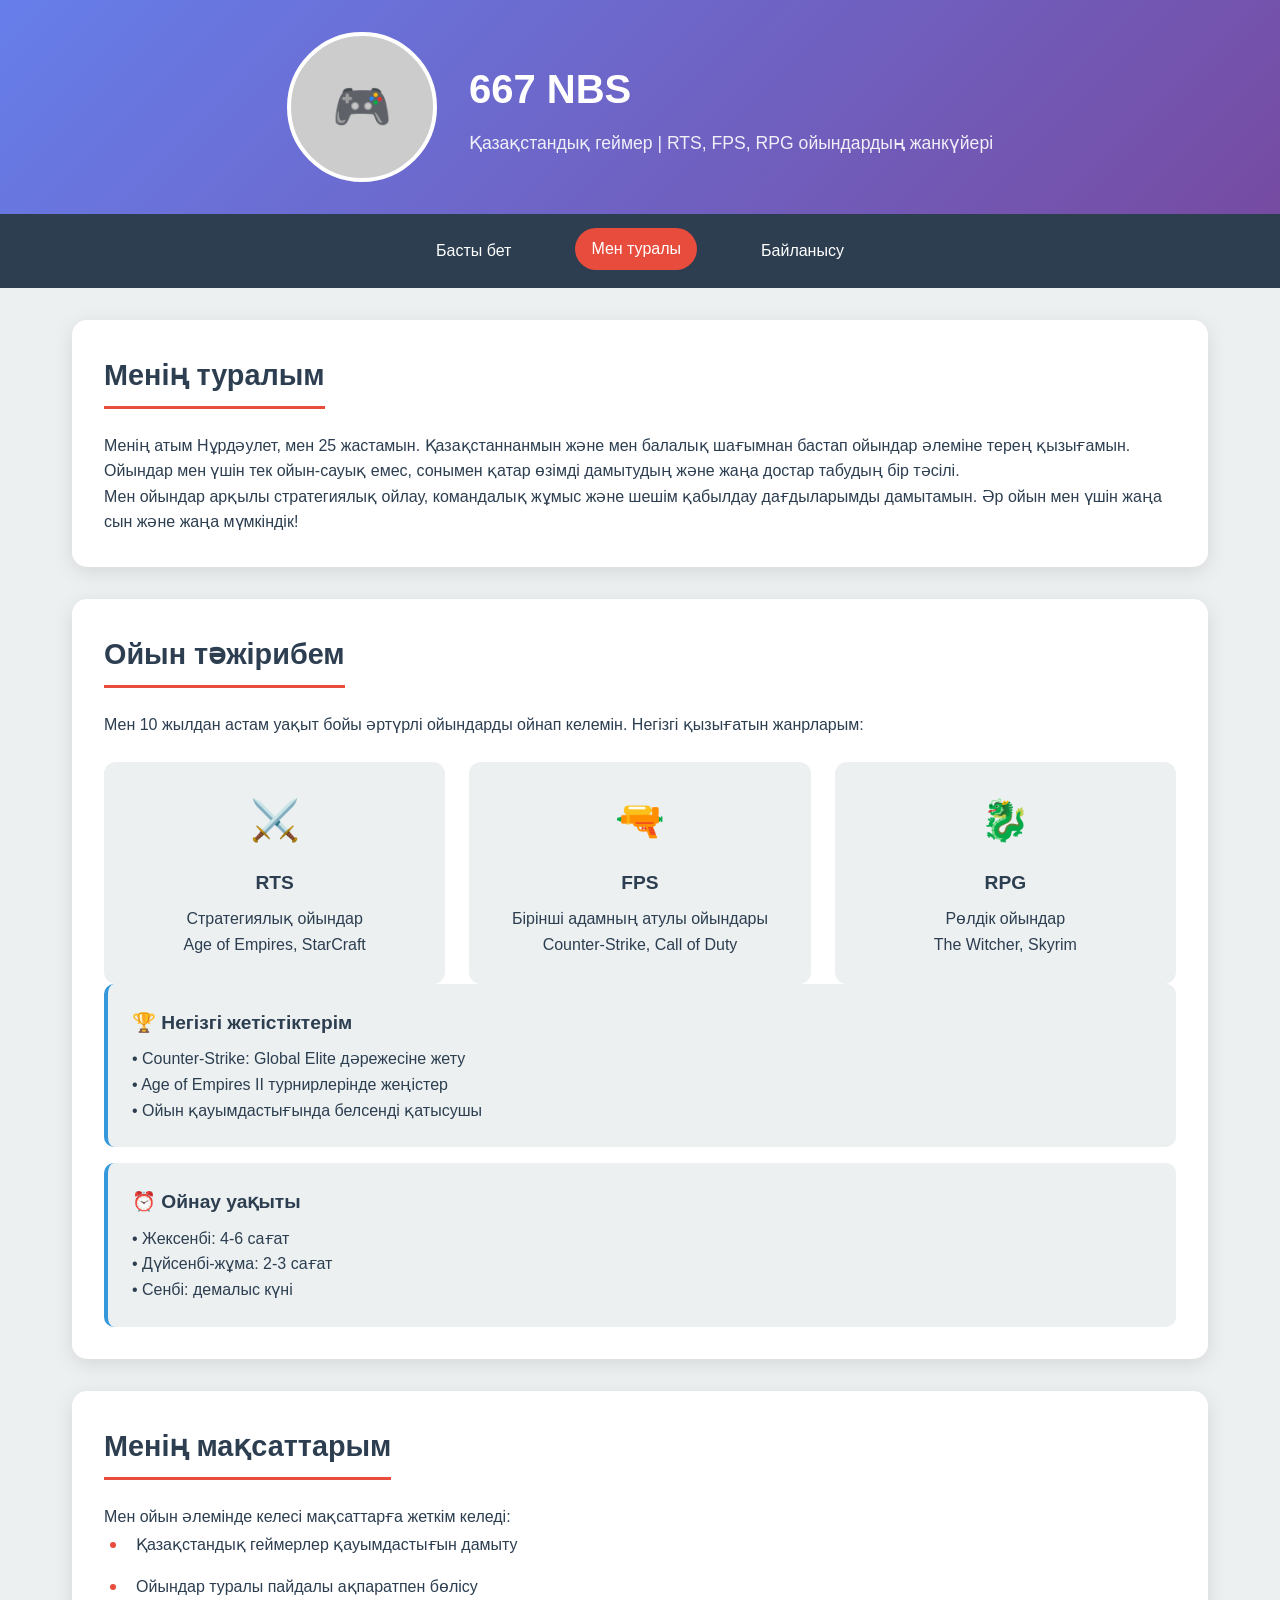
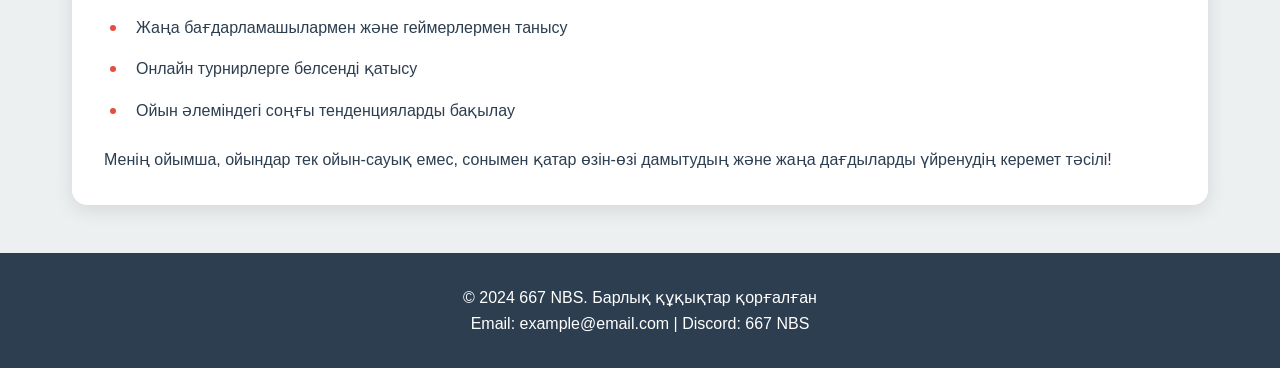
==== about.html @ 133a0bc3 "Add files via upload" ====
<!DOCTYPE html>
<html lang="kk">
<head>
    <meta charset="UTF-8">
    <title>Мен туралы | 667 NBS</title>
    <meta name="viewport" content="width=device-width, initial-scale=1.0">
    <style>
        :root {
            --main-color: #2c3e50;
            --accent-color: #e74c3c;
            --secondary-color: #3498db;
            --light-bg: #ecf0f1;
            --dark-text: #2c3e50;
            --light-text: #ffffff;
            --gradient: linear-gradient(135deg, #667eea 0%, #764ba2 100%);
        }
        
        * {
            margin: 0;
            padding: 0;
            box-sizing: border-box;
        }
        
        body {
            font-family: 'Arial', sans-serif;
            background: var(--light-bg);
            color: var(--dark-text);
            line-height: 1.6;
        }
        
        /* Header стильдері */
        header {
            background: var(--gradient);
            color: var(--light-text);
            padding: 2rem 0;
            text-align: center;
            box-shadow: 0 4px 15px rgba(0,0,0,0.1);
        }
        
        .profile-container {
            max-width: 1200px;
            margin: 0 auto;
            padding: 0 2rem;
        }
        
        .profile {
            display: flex;
            align-items: center;
            justify-content: center;
            gap: 2rem;
            flex-wrap: wrap;
        }
        
        .profile-image {
            width: 150px;
            height: 150px;
            border-radius: 50%;
            border: 4px solid var(--light-text);
            background: #ccc;
            display: flex;
            align-items: center;
            justify-content: center;
            font-size: 3rem;
            color: var(--light-text);
        }
        
        .profile-info {
            text-align: left;
        }
        
        .profile-info h1 {
            font-size: 2.5rem;
            margin-bottom: 0.5rem;
            color: var(--light-text);
        }
        
        .profile-info p {
            font-size: 1.1rem;
            opacity: 0.9;
        }
        
        /* Навигация */
        nav {
            background: var(--main-color);
            padding: 1rem 0;
            position: sticky;
            top: 0;
            z-index: 1000;
        }
        
        .nav-container {
            max-width: 1200px;
            margin: 0 auto;
            display: flex;
            justify-content: center;
            gap: 3rem;
            padding: 0 2rem;
        }
        
        .nav-link {
            color: var(--light-text);
            text-decoration: none;
            padding: 0.5rem 1rem;
            border-radius: 25px;
            transition: all 0.3s ease;
            font-weight: 500;
        }
        
        .nav-link:hover,
        .nav-link.active {
            background: var(--accent-color);
            transform: translateY(-2px);
        }
        
        /* Негізгі мазмұн */
        main {
            max-width: 1200px;
            margin: 2rem auto;
            padding: 0 2rem;
        }
        
        .section {
            background: var(--light-text);
            margin: 2rem 0;
            padding: 2rem;
            border-radius: 15px;
            box-shadow: 0 5px 20px rgba(0,0,0,0.1);
            transition: transform 0.3s ease;
        }
        
        .section:hover {
            transform: translateY(-5px);
        }
        
        .section h2 {
            color: var(--main-color);
            font-size: 1.8rem;
            margin-bottom: 1.5rem;
            padding-bottom: 0.5rem;
            border-bottom: 3px solid var(--accent-color);
            display: inline-block;
        }
        
        /* Ойындар торы */
        .games-grid {
            display: grid;
            grid-template-columns: repeat(auto-fit, minmax(280px, 1fr));
            gap: 1.5rem;
            margin-top: 1.5rem;
        }
        
        .game-card {
            background: var(--light-bg);
            padding: 1.5rem;
            border-radius: 12px;
            text-align: center;
            transition: all 0.3s ease;
            border: 2px solid transparent;
        }
        
        .game-card:hover {
            border-color: var(--secondary-color);
            transform: translateY(-3px);
            box-shadow: 0 8px 25px rgba(52, 152, 219, 0.2);
        }
        
        .game-icon {
            font-size: 2.5rem;
            margin-bottom: 1rem;
            display: block;
        }
        
        .game-card h3 {
            color: var(--main-color);
            margin-bottom: 0.5rem;
            font-size: 1.2rem;
        }
        
        /* Тәжірибе бөлімі */
        .experience-list {
            display: flex;
            flex-direction: column;
            gap: 1rem;
        }
        
        .experience-item {
            background: var(--light-bg);
            padding: 1.5rem;
            border-radius: 10px;
            border-left: 4px solid var(--secondary-color);
        }
        
        .experience-item h3 {
            color: var(--main-color);
            margin-bottom: 0.5rem;
            font-size: 1.2rem;
        }
        
        /* Мақсаттар бөлімі */
        .goals-list {
            padding-left: 1.5rem;
        }
        
        .goals-list li {
            margin-bottom: 0.8rem;
            padding-left: 0.5rem;
        }
        
        .goals-list li::marker {
            color: var(--accent-color);
            font-size: 1.2rem;
        }
        
        /* Футер */
        footer {
            background: var(--main-color);
            color: var(--light-text);
            text-align: center;
            padding: 2rem 0;
            margin-top: 3rem;
        }
        
        /* Адаптивтік дизайн */
        @media (max-width: 768px) {
            .profile {
                flex-direction: column;
                text-align: center;
            }
            
            .profile-info {
                text-align: center;
            }
            
            .nav-container {
                flex-direction: column;
                gap: 1rem;
            }
            
            .games-grid {
                grid-template-columns: 1fr;
            }
        }
    </style>
</head>
<body>
    <header>
        <div class="profile-container">
            <div class="profile">
                <div class="profile-image">🎮</div>
                <div class="profile-info">
                    <h1>667 NBS</h1>
                    <p>Қазақстандық геймер | RTS, FPS, RPG ойындардың жанкүйері</p>
                </div>
            </div>
        </div>
    </header>

    <nav>
        <div class="nav-container">
            <a href="index.html" class="nav-link">Басты бет</a>
            <a href="about.html" class="nav-link active">Мен туралы</a>
            <a href="contact.html" class="nav-link">Байланысу</a>
        </div>
    </nav>

    <main>
        <section class="section">
            <h2>Менің туралым</h2>
            <p>Менің атым Нұрдәулет, мен 25 жастамын. Қазақстаннанмын және мен балалық шағымнан бастап ойындар әлеміне терең қызығамын. Ойындар мен үшін тек ойын-сауық емес, сонымен қатар өзімді дамытудың және жаңа достар табудың бір тәсілі.</p>
            
            <p>Мен ойындар арқылы стратегиялық ойлау, командалық жұмыс және шешім қабылдау дағдыларымды дамытамын. Әр ойын мен үшін жаңа сын және жаңа мүмкіндік!</p>
        </section>

        <section class="section">
            <h2>Ойын тәжірибем</h2>
            <p>Мен 10 жылдан астам уақыт бойы әртүрлі ойындарды ойнап келемін. Негізгі қызығатын жанрларым:</p>
            
            <div class="games-grid">
                <div class="game-card">
                    <span class="game-icon">⚔️</span>
                    <h3>RTS</h3>
                    <p>Стратегиялық ойындар</p>
                    <p>Age of Empires, StarCraft</p>
                </div>
                
                <div class="game-card">
                    <span class="game-icon">🔫</span>
                    <h3>FPS</h3>
                    <p>Бірінші адамның атулы ойындары</p>
                    <p>Counter-Strike, Call of Duty</p>
                </div>
                
                <div class="game-card">
                    <span class="game-icon">🐉</span>
                    <h3>RPG</h3>
                    <p>Рөлдік ойындар</p>
                    <p>The Witcher, Skyrim</p>
                </div>
            </div>
            
            <div class="experience-list">
                <div class="experience-item">
                    <h3>🏆 Негізгі жетістіктерім</h3>
                    <p>• Counter-Strike: Global Elite дәрежесіне жету</p>
                    <p>• Age of Empires II турнирлерінде жеңістер</p>
                    <p>• Ойын қауымдастығында белсенді қатысушы</p>
                </div>
                
                <div class="experience-item">
                    <h3>⏰ Ойнау уақыты</h3>
                    <p>• Жексенбі: 4-6 сағат</p>
                    <p>• Дүйсенбі-жұма: 2-3 сағат</p>
                    <p>• Сенбі: демалыс күні</p>
                </div>
            </div>
        </section>

        <section class="section">
            <h2>Менің мақсаттарым</h2>
            <p>Мен ойын әлемінде келесі мақсаттарға жеткім келеді:</p>
            
            <ul class="goals-list">
                <li>Қазақстандық геймерлер қауымдастығын дамыту</li>
                <li>Ойындар туралы пайдалы ақпаратпен бөлісу</li>
                <li>Жаңа бағдарламашылармен және геймерлермен танысу</li>
                <li>Онлайн турнирлерге белсенді қатысу</li>
                <li>Ойын әлеміндегі соңғы тенденцияларды бақылау</li>
            </ul>
            
            <p style="margin-top: 1.5rem;">Менің ойымша, ойындар тек ойын-сауық емес, сонымен қатар өзін-өзі дамытудың және жаңа дағдыларды үйренудің керемет тәсілі!</p>
        </section>
    </main>

    <footer>
        <div class="profile-container">
            <p>© 2024 667 NBS. Барлық құқықтар қорғалған</p>
            <p>Email: example@email.com | Discord: 667 NBS</p>
        </div>
    </footer>
</body>
</html>
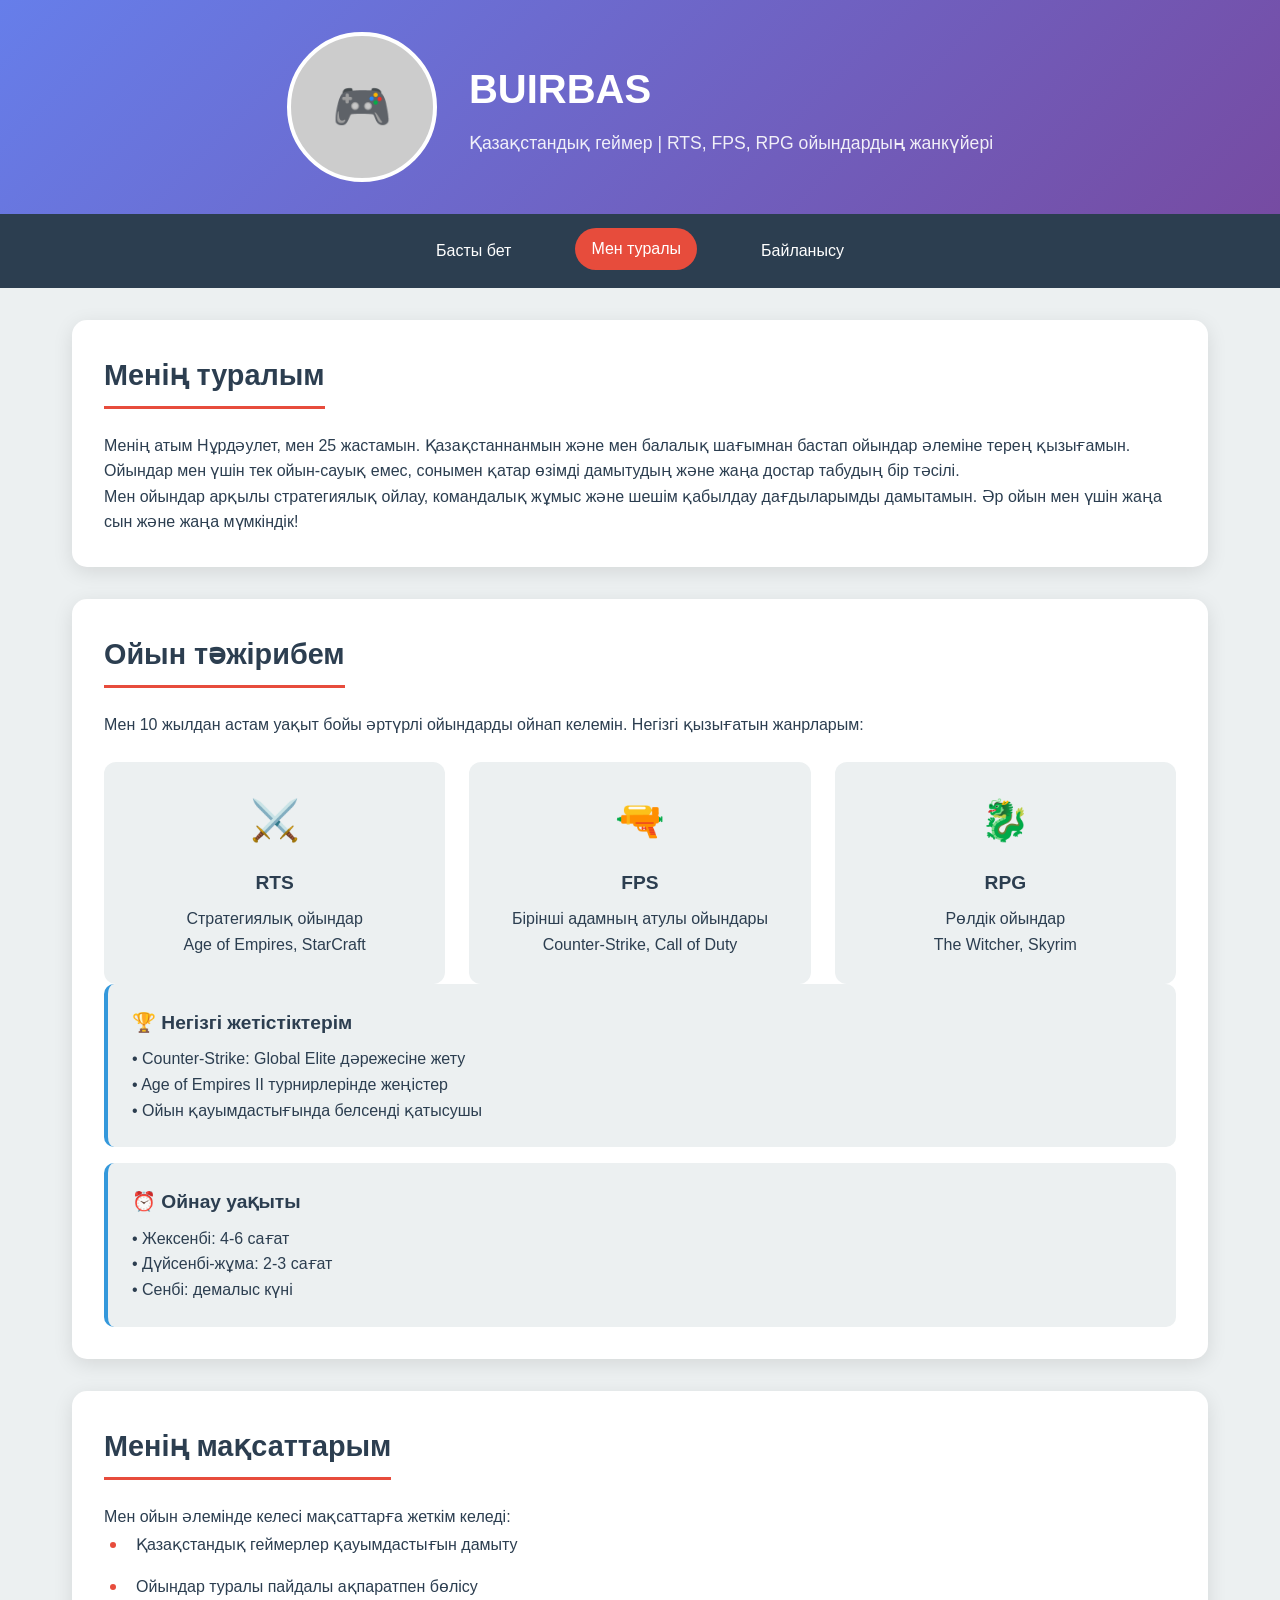
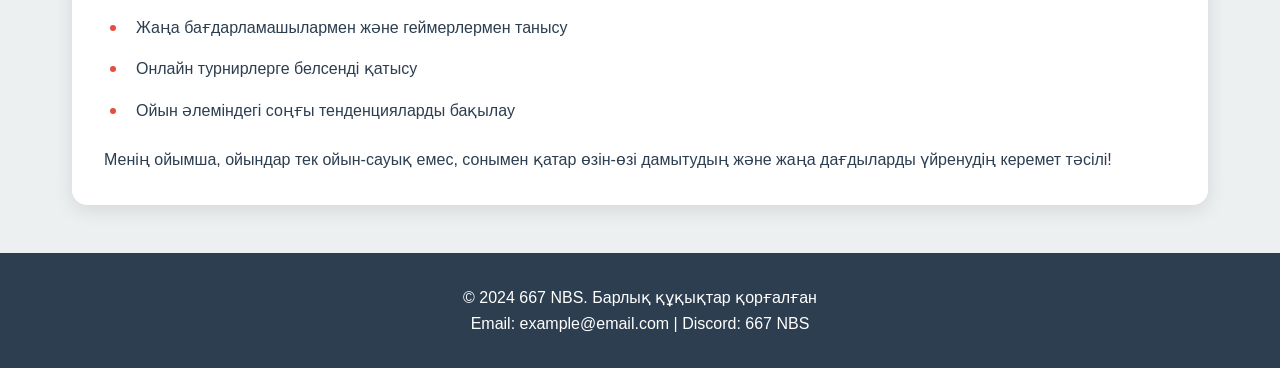
==== commit 4703226b: "about.html" ====
--- a/about.html
+++ b/about.html
@@ -2,7 +2,7 @@
 <html lang="kk">
 <head>
     <meta charset="UTF-8">
-    <title>Мен туралы | 667 NBS</title>
+    <title>Мен туралы | BUIRBAS</title>
     <meta name="viewport" content="width=device-width, initial-scale=1.0">
     <style>
         :root {
@@ -248,7 +248,7 @@
             <div class="profile">
                 <div class="profile-image">🎮</div>
                 <div class="profile-info">
-                    <h1>667 NBS</h1>
+                    <h1>BUIRBAS</h1>
                     <p>Қазақстандық геймер | RTS, FPS, RPG ойындардың жанкүйері</p>
                 </div>
             </div>
@@ -338,4 +338,4 @@
         </div>
     </footer>
 </body>
-</html>+</html>
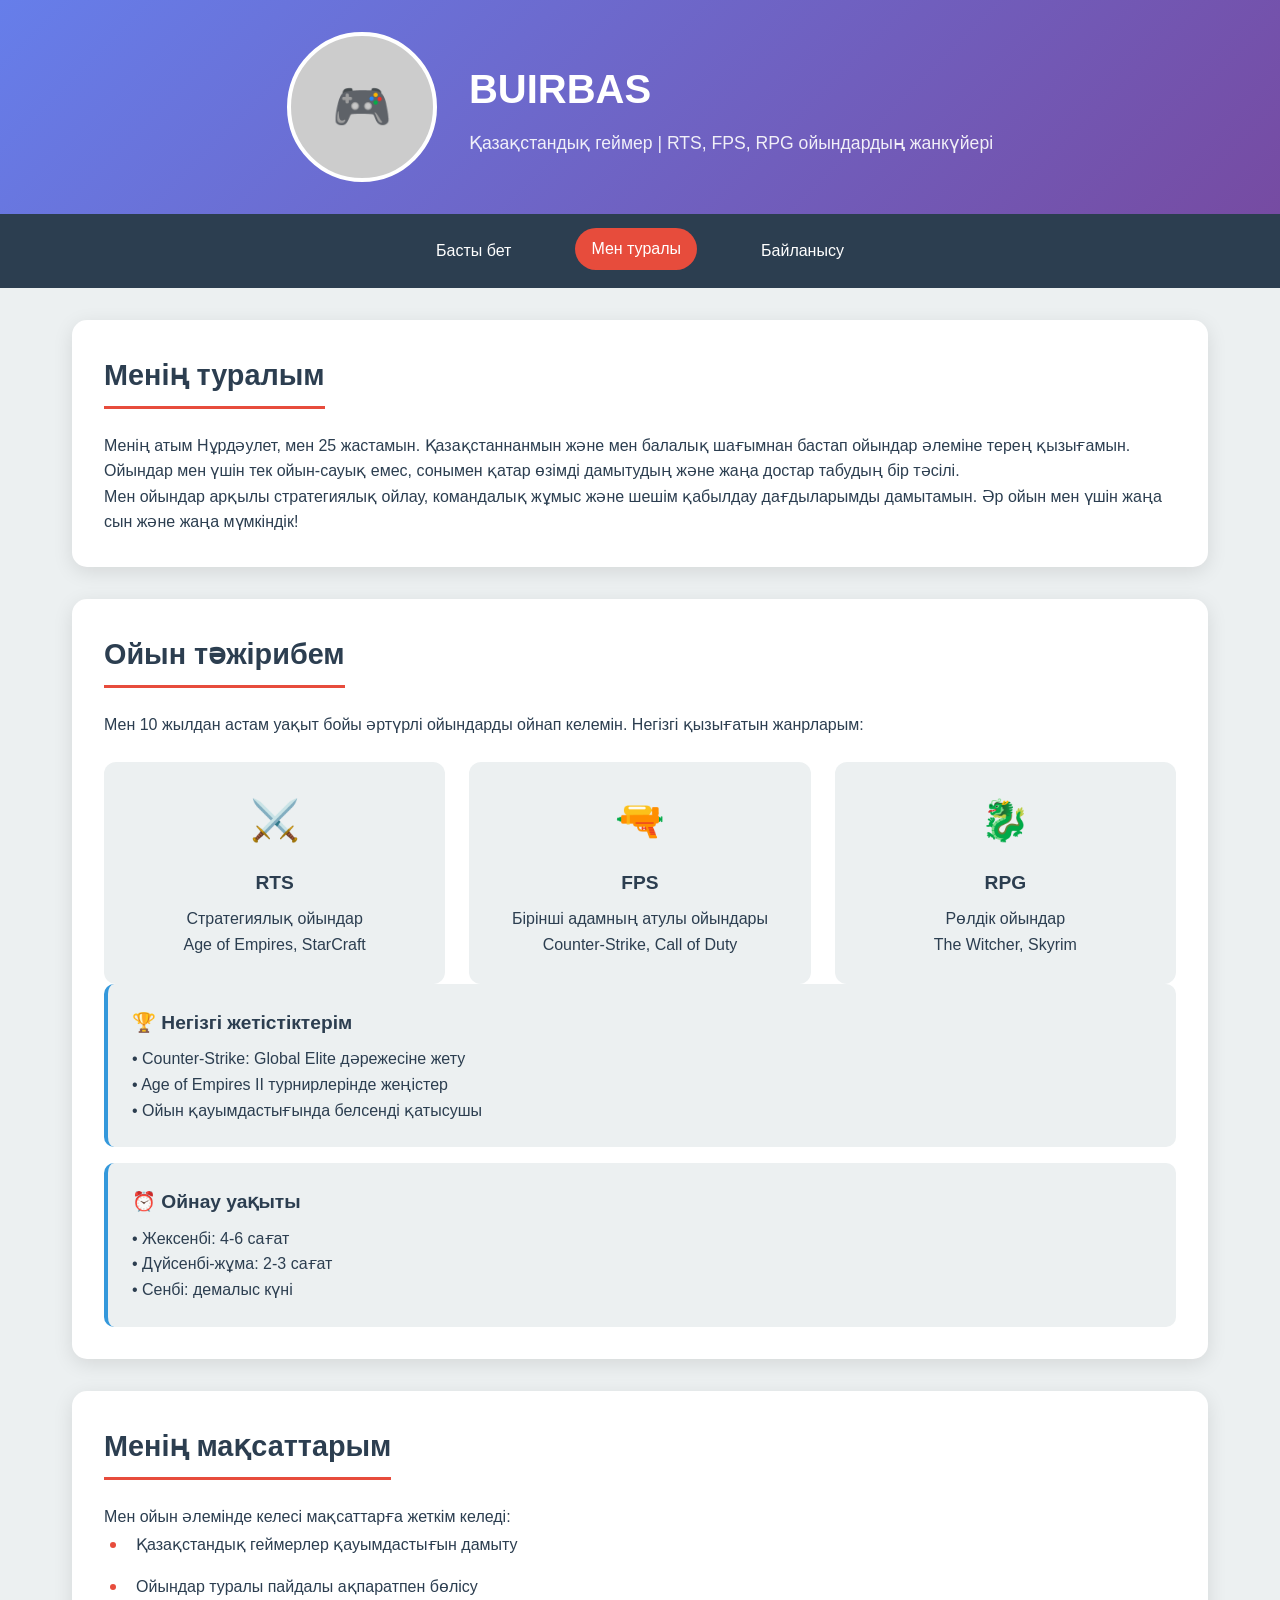
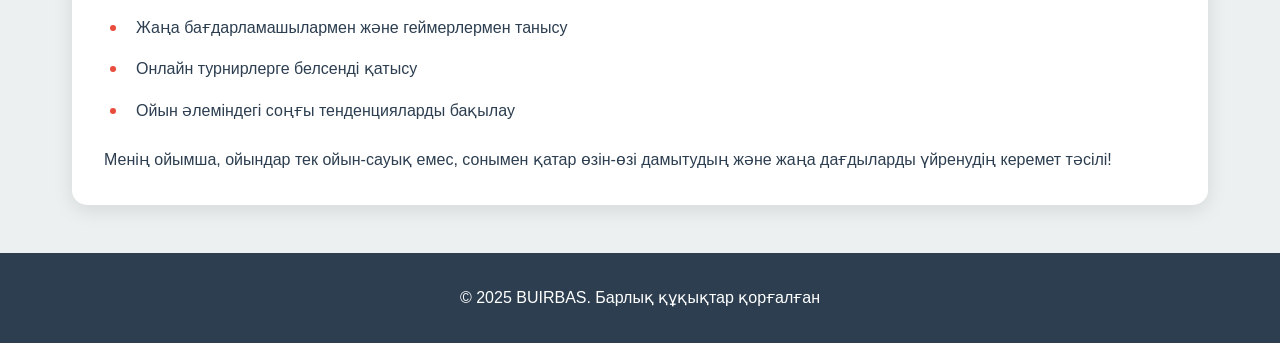
==== commit c2baf76b: "about.html" ====
--- a/about.html
+++ b/about.html
@@ -333,8 +333,7 @@
 
     <footer>
         <div class="profile-container">
-            <p>© 2024 667 NBS. Барлық құқықтар қорғалған</p>
-            <p>Email: example@email.com | Discord: 667 NBS</p>
+            <p>© 2025 BUIRBAS. Барлық құқықтар қорғалған</p>
         </div>
     </footer>
 </body>
